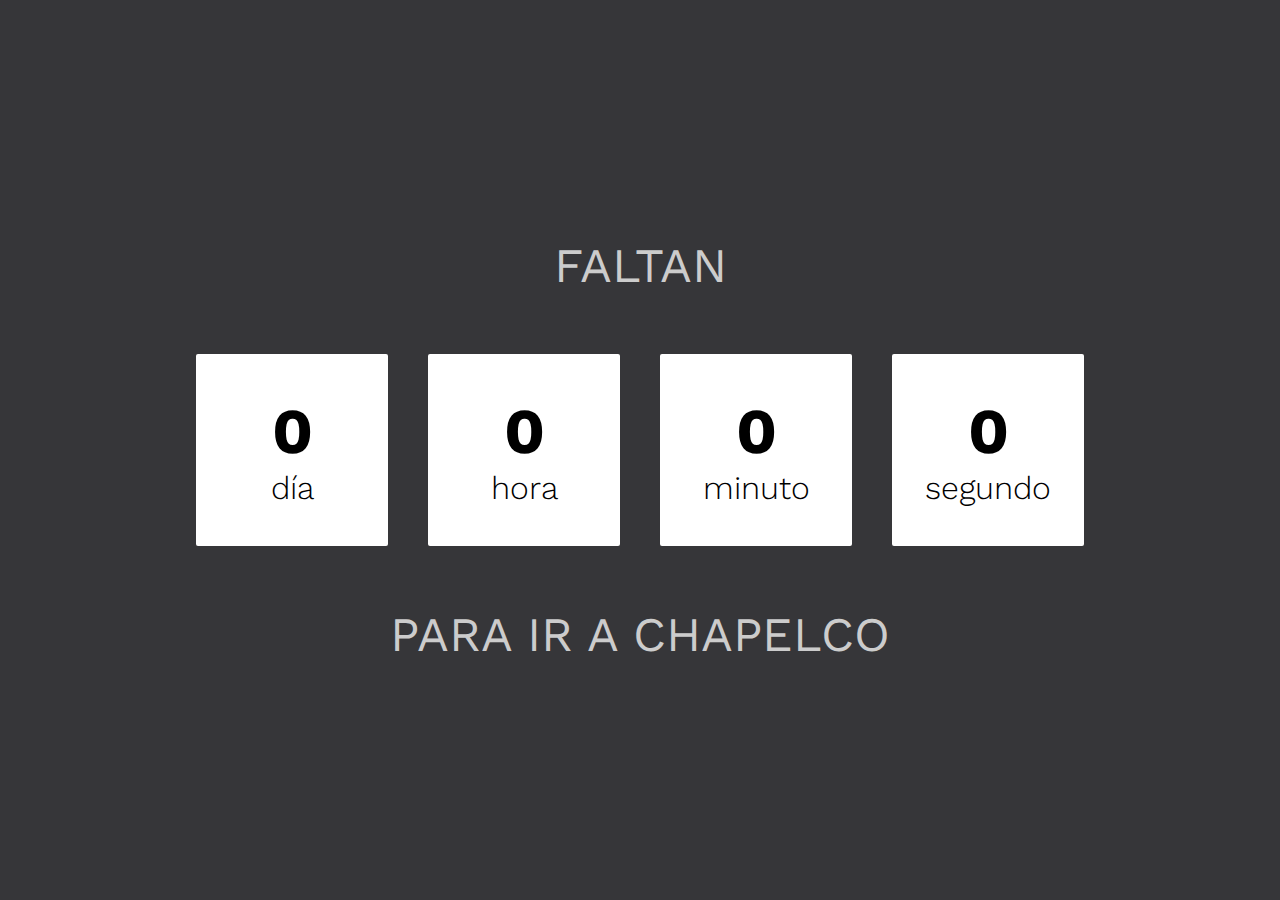
==== regresiva/index.html @ 96e167b1 "Cuenta regresiva" ====
<!DOCTYPE html>
<html lang="es">
<head>
    <meta charset="UTF-8">
    <meta http-equiv="X-UA-Compatible" content="IE=edge">
    <meta name="viewport" content="width=device-width, initial-scale=1.0">
    <link rel="preconnect" href="https://fonts.googleapis.com">
    <link rel="preconnect" href="https://fonts.gstatic.com" crossorigin>
    <link href="https://fonts.googleapis.com/css2?family=Work+Sans:wght@200;400;500;600;700&display=swap" rel="stylesheet"> 
    <link rel="stylesheet" href="css/main.css">
    <title>Cuenta regresiva</title>
</head>
<body>
    <section class="contenedor" >
        <p class="titulo" >Faltan</p>
        <div  id="cuenta-regresiva" class="cuenta-regresiva " >
            <!--<ul class="clearfix " >
                <li> <p class="numero" >57</p> días </li>
                <li> <p class="numero" >12</p> horas </li>
                <li> <p class="numero" >40</p> minutos </li>
                <li> <p class="numero" >40</p> segundos </li>
            </ul> -->
        </div>
        <p class="titulo">para ir a Chapelco</p>
    </section>
    <script src="js/simplyCountdown.min.js" ></script>
    <script src="js/countdown.js" ></script>
</body>
</html>
---- regresiva/css/main.css ----
* {
    margin: 0;
    padding: 0;
    box-sizing: border-box;
}

body {
    background-color: #363639;
    font-family: 'Work Sans','Oswald', sans-serif;
    height: 100%;
    margin: auto;
    max-width: 1000px;
}
.contenedor {
    display: flex;
    padding: 20px auto;
    flex-direction: column;
    justify-content: center;
    text-align: center;
    height: 100vh;
    width: 100%;
}
.titulo {
    color: #ccc;
    font-size: 3rem;
    text-align: center;
    text-transform: uppercase;
}

#cuenta-regresiva {
    display: flex;
    justify-content: center;
    padding: 60px 0;
}

.simply-section {
    align-items: center;
    background-color: #fff;
    border-radius: 2px;
    display: flex;
    justify-content: center;
    margin: 0 20px;

    height: 12rem;
    width: 12rem;

}

.simply-amount {
    display: block;
    font-size: 4rem;
    font-weight: 700;
}

.simply-word {
    font-weight: 300;
    font-size: 2rem;
}

@media screen and (max-width:768px ){
    .contenedor{
        display: inline;
        margin-top: 40px;
        position: fixed;
        padding: 0 0;
    }
    .titulo {
        /* margin-top: 10px; */
        font-size: 1.5rem;
    }
    #cuenta-regresiva {
        padding-top: 50px;
    }

    .simply-section {
        border-radius: 2px;
        margin: 0px 5px;
    
        height: 5rem;
        width: 5rem;
    }
    .simply-amount {
        font-size: 2rem;
        font-weight: 700;
    }
    
    .simply-word {
        font-weight: 300;
        font-size: 0.8rem;
    }

}
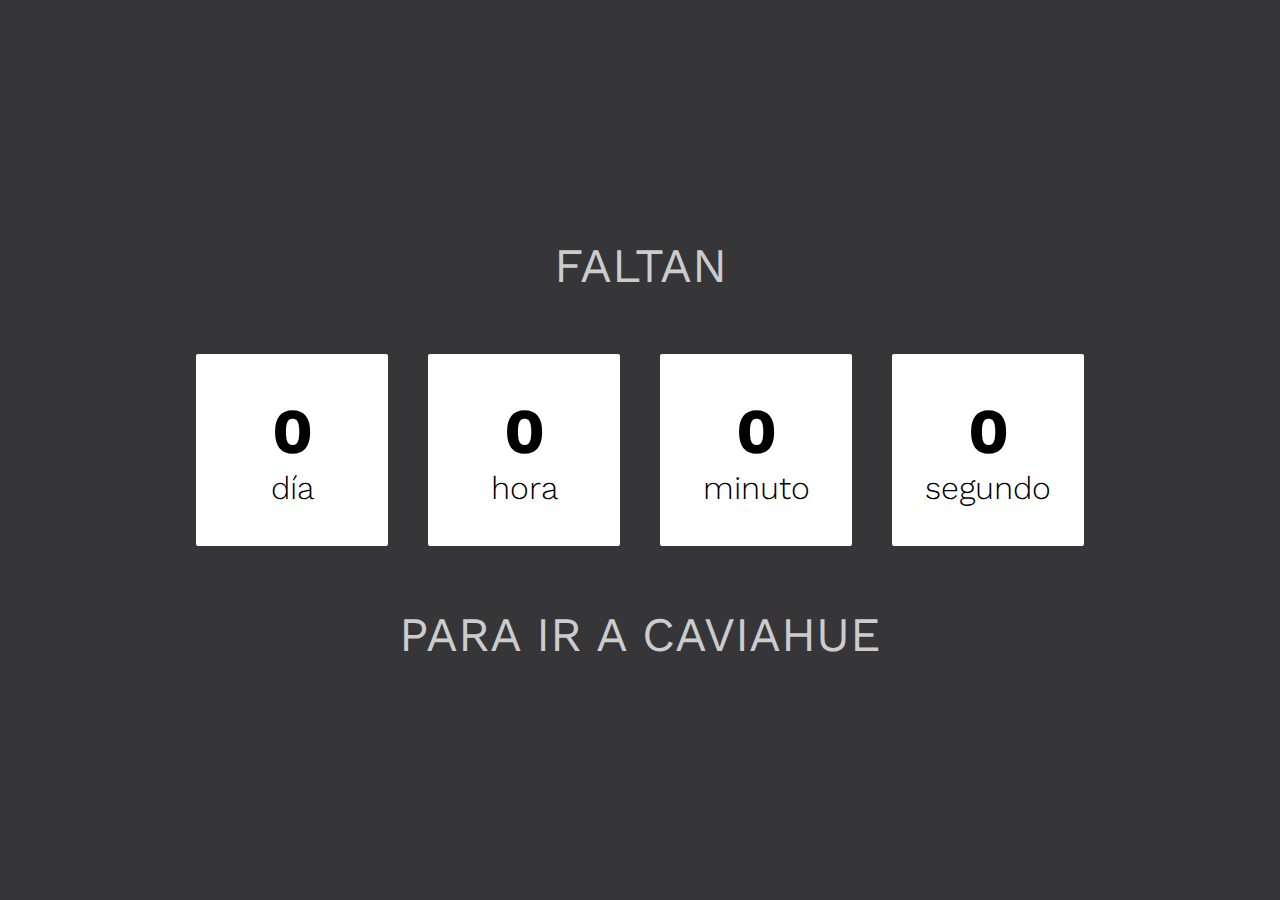
==== commit f0dc57fa: "a Caviahue" ====
--- a/regresiva/index.html
+++ b/regresiva/index.html
@@ -21,7 +21,7 @@
                 <li> <p class="numero" >40</p> segundos </li>
             </ul> -->
         </div>
-        <p class="titulo">para ir a Chapelco</p>
+        <p class="titulo">para ir a Caviahue</p>
     </section>
     <script src="js/simplyCountdown.min.js" ></script>
     <script src="js/countdown.js" ></script>
